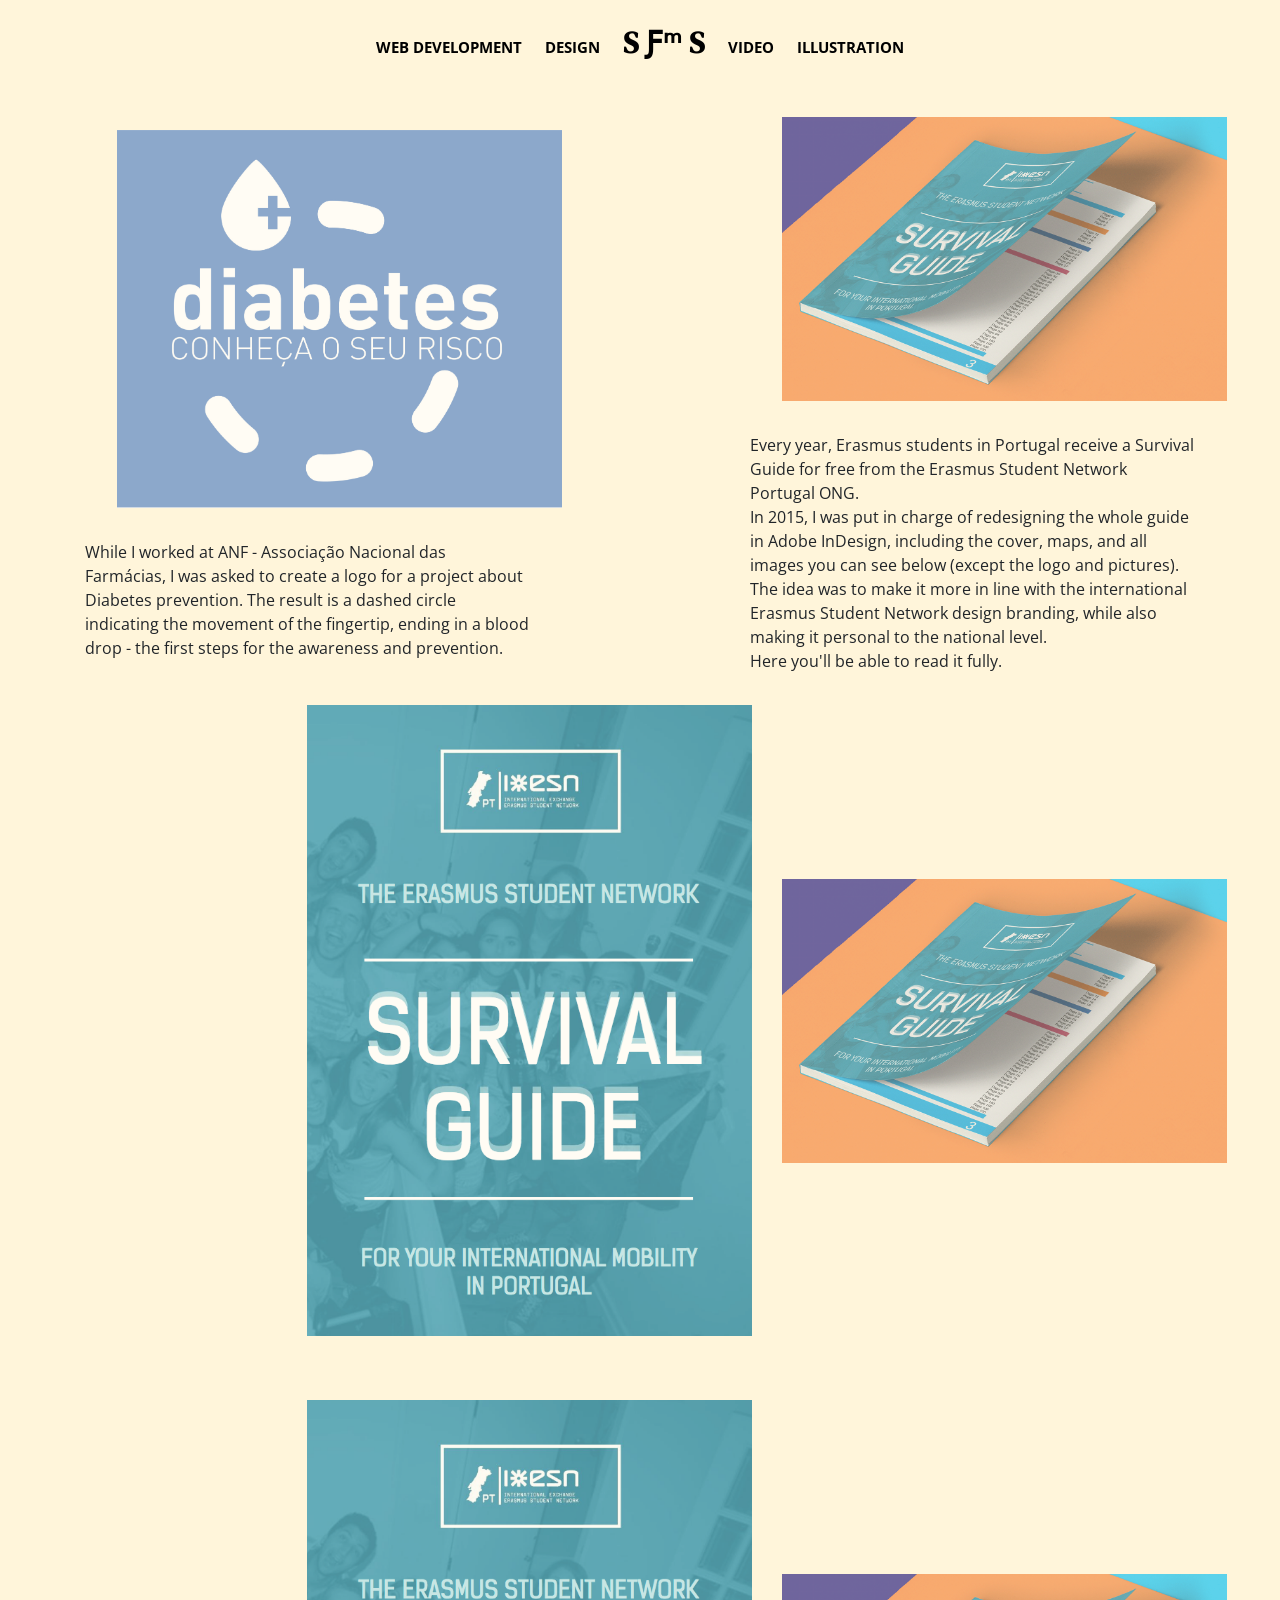
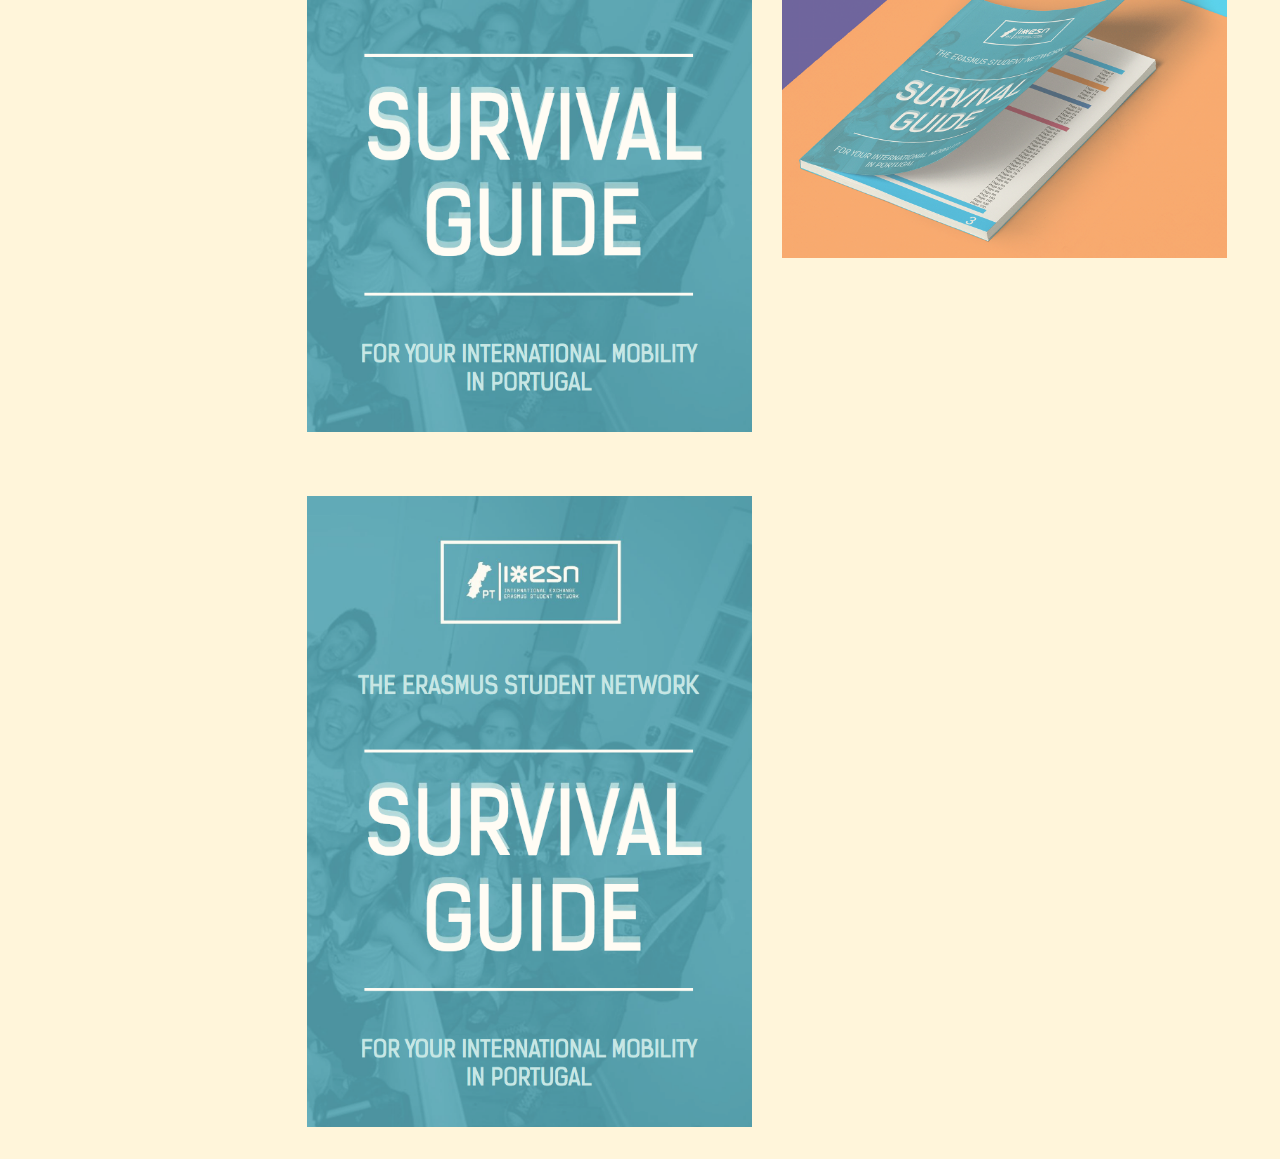
==== design/index.html @ 2b509d22 "changed carousel order" ====
<!DOCTYPE html>
<html lang="en">
<head>
    <title>Sara F. Sarmento</title>
    <meta charset="UTF-8" />
    <link
      rel="stylesheet"
      href="https://stackpath.bootstrapcdn.com/bootstrap/4.4.1/css/bootstrap.min.css"
      integrity="sha384-Vkoo8x4CGsO3+Hhxv8T/Q5PaXtkKtu6ug5TOeNV6gBiFeWPGFN9MuhOf23Q9Ifjh"
      crossorigin="anonymous"
    />
    <link rel="stylesheet" href="../src/style.css" />
    <script
      src="https://kit.fontawesome.com/e09aff45e3.js"
      crossorigin="anonymous"
    ></script>

    <link
      href="https://fonts.googleapis.com/css2?family=DM+Serif+Text&family=Open+Sans:wght@300&family=Ultra&display=swap"
      rel="stylesheet"
    />

    <link rel='stylesheet' href='https://cdnjs.cloudflare.com/ajax/libs/twitter-bootstrap/4.5.0/css/bootstrap.min.css'><link rel="stylesheet" href="../src/style.css">
</head>
<body>
    <div class="menu">
        <a href="/webdev">Web Development</a> &emsp; <a href="/design">Design</a> &emsp;
        <a href="http://sarafsarmento.com" class="site-title">s ƒᵐ s</a>
        &emsp; <a href="/video">Video</a> &emsp; <a href="/illustration">Illustration</a>
      </div>
<!-- A Lightbox is basically a slider (carousel) inside of a modal.

  Todos: fix active class (when you click on a photo, carousel in modal reverts to first slide) 
 *solution: added data-slide-to and data-target to imgs
-->

<div class="container">
    <div class="row d-flex flex-wrap align-items-center" data-toggle="modal" data-target="#lightbox">
      <div class="col-12 col-md-6 col-lg-5">
    <img src="../media/diabetes_logo_original.jpg" data-target="#indicators" data-slide-to="0" alt="" /> 
    While I worked at ANF - Associação Nacional das Farmácias, I was asked to create a logo for a project about Diabetes prevention. The result is a dashed circle indicating the movement of the fingertip, ending in a blood drop - the first steps for the awareness and prevention.
      </div>
      <div class="col-12 col-md-6 col-lg-2"></div>
      <div class="col-12 col-md-6 col-lg-5">
           <img src="../media/esn_sg0.png" data-target="#indicators" data-slide-to="1" alt="" />
           Every year, Erasmus students in Portugal receive a Survival Guide for free from the Erasmus Student Network Portugal ONG.<br/>
In 2015, I was put in charge of redesigning the whole guide in Adobe InDesign, including the cover, maps, and all images you can see below (except the logo and pictures). The idea was to make it more in line with the international Erasmus Student Network design branding, while also making it personal to the national level.<br/>
Here you'll be able to read it fully.
                 </div>
      <div class="col-12 col-md-6 col-lg-2"></div>
      <div class="col-12 col-md-6 col-lg-5">
         <img src="../media/esn_sg1.png" data-target="#indicators" data-slide-to="2"  alt="" />
         
      </div>
      <div class="col-12 col-md-6 col-lg-5">
           <img src="../media/esn_sg0.png" data-target="#indicators" data-slide-to="3" alt="" />
      </div>
      <div class="col-12 col-md-6 col-lg-2"></div>
      <div class="col-12 col-md-6 col-lg-5">
           <img src="../media/esn_sg1.png" data-target="#indicators" data-slide-to="3"  alt="" />
      </div>
      <div class="col-12 col-md-6 col-lg-5">
           <img src="../media/esn_sg0.png" data-target="#indicators" data-slide-to="4" alt="" />
      </div>
      <div class="col-12 col-md-6 col-lg-2"></div>
      <div class="col-12 col-md-6 col-lg-5">
        <img src="../media/esn_sg1.png" data-target="#indicators" data-slide-to="4" alt="" />
   </div>
    </div>
    
    <!-- Modal -->
    <div class="modal fade" id="lightbox" role="dialog" tabindex="-1" aria-labelledby="exampleModalLabel" aria-hidden="true">
      <div class="modal-dialog" role="document">
        <div class="modal-content">
            <button type="button" class="close text-right p-2" data-dismiss="modal" aria-label="Close">
              <span aria-hidden="true">&times;</span>
            </button>
          <div id="indicators" class="carousel slide" data-interval="false">
      <ol class="carousel-indicators">
        <li data-target="#indicators" data-slide-to="0" class="active"></li>
        <li data-target="#indicators" data-slide-to="1"></li>
        <li data-target="#indicators" data-slide-to="2"></li>
        <li data-target="#indicators" data-slide-to="3"></li>
        <li data-target="#indicators" data-slide-to="4"></li>
        <li data-target="#indicators" data-slide-to="5"></li>
      </ol>
      <div class="carousel-inner">
        
        <div class="carousel-item active">
          <img class="d-block w-100" src="../media/diabetes_logo_original.jpg" alt="First slide">
          <div class="carousel-item">
            <img class="d-block w-100" src="../media/diabetes_logo_black.jpg" alt="First slide">
        </div>
        </div>
        <div class="carousel-item">
          <img class="d-block w-100" src="../media/esn_sg0.png" alt="Second slide">
        </div>
        <div class="carousel-item">
          <img class="d-block w-100" src="../media/esn_sg1.png" alt="Second slide">
        </div>
        <div class="carousel-item">
          <img class="d-block w-100" src="https://source.unsplash.com/random/204" alt="Fifth slide">
        </div>
        <div class="carousel-item">
          <img class="d-block w-100" src="https://source.unsplash.com/random/205" alt="Sixth slide">
        </div>
      </div>
      <a class="carousel-control-prev" href="#indicators" role="button" data-slide="prev">
        <span class="carousel-control-prev-icon" aria-hidden="true"></span>
        <span class="sr-only">Previous</span>
      </a>
      <a class="carousel-control-next" href="#indicators" role="button" data-slide="next">
        <span class="carousel-control-next-icon" aria-hidden="true"></span>
        <span class="sr-only">Next</span>
      </a>
    </div>
    
        </div>
      </div>
    </div>
                             </div>


      <script src='https://cdnjs.cloudflare.com/ajax/libs/jquery/3.5.1/jquery.min.js'></script>
    <script src='https://cdnjs.cloudflare.com/ajax/libs/popper.js/2.5.3/umd/popper.min.js'></script>
    <script src='https://cdnjs.cloudflare.com/ajax/libs/twitter-bootstrap/4.5.3/js/bootstrap.min.js'></script>
<script src="script.js"></script>
</body>
</html>
---- src/style.css ----
body {
    background-color: #fff5da;
    font-family: "Open Sans", sans-serif;
  }
  
  h1 {
    color: #000000;
    font-family: "DM Serif Text", serif;
    font-weight: 600;
  }
  
  h3 {
    text-align: center;
  }
  
  p {
    font-size: 16px;
    font-family: "Open Sans", sans-serif;
  }
  
  a {
    color: #000000;
    font-weight: bold;
  }
  
  a:hover {
    color: #000000;
    border-bottom: 3px solid #000000;
    text-decoration: none;
  }
  
  .menu {
    background-color: transparent;
    color: #3d3b3c;
    border-color: #3d3b3c;
    font-size: 15px;
    font-family: "Open Sans", sans-serif;
    text-transform: uppercase;
    text-align: center;
    margin: 20px auto;
  }
  
  .menu2 {
    background-color: #ffffff;
    color: #3d3b3c;
    border-color: #3d3b3c;
    font-size: 15px;
    font-family: "Open Sans", sans-serif;
    text-transform: uppercase;
    text-align: center;
    margin: 20px auto;
  }
  
  .main-container {
    margin: 100px 50px auto;
  }
  
  .btn {
    font-weight: bold;
    font-size: 15px;
  }
  
  .img {
    margin-top: -30px;
  }
  
  .site-title {
    font-family: "DM Serif Text", serif;
    font-size: 30px;
  }
  
  .site-title:hover {
    color: #cea5ee;
    text-decoration: none;
    border-bottom: none;
  }
  
  .gallery {
    -webkit-column-count: 3;
    -moz-column-count: 3;
    column-count: 3;
    -webkit-column-width: 33%;
    -moz-column-width: 33%;
    column-width: 33%;
  }
  .gallery .pics {
    -webkit-transition: all 350ms ease;
    transition: all 350ms ease;
  }
  .gallery .animation {
    -webkit-transform: scale(1);
    -ms-transform: scale(1);
    transform: scale(1);
  }
  
  @media (max-width: 450px) {
    .gallery {
      -webkit-column-count: 1;
      -moz-column-count: 1;
      column-count: 1;
      -webkit-column-width: 100%;
      -moz-column-width: 100%;
      column-width: 100%;
    }
  }
  
  @media (max-width: 400px) {
    .btn.filter {
      padding-left: 1.1rem;
      padding-right: 1.1rem;
    }
  }

  .close {
    font-size: 1.5rem;
  }
  
  .col-12 img {
    opacity: 0.7;
    cursor: pointer;
    margin: 2rem;
    width: 100%;
  }
  
  .col-12 img:hover {
    opacity: 1;
      box-shadow: 0 4px 8px 0 rgba(0, 0, 0, 0.2), 0 6px 20px 0 rgba(0, 0, 0, 0.19);
  }
---- src/style.css ----
body {
    background-color: #fff5da;
    font-family: "Open Sans", sans-serif;
  }
  
  h1 {
    color: #000000;
    font-family: "DM Serif Text", serif;
    font-weight: 600;
  }
  
  h3 {
    text-align: center;
  }
  
  p {
    font-size: 16px;
    font-family: "Open Sans", sans-serif;
  }
  
  a {
    color: #000000;
    font-weight: bold;
  }
  
  a:hover {
    color: #000000;
    border-bottom: 3px solid #000000;
    text-decoration: none;
  }
  
  .menu {
    background-color: transparent;
    color: #3d3b3c;
    border-color: #3d3b3c;
    font-size: 15px;
    font-family: "Open Sans", sans-serif;
    text-transform: uppercase;
    text-align: center;
    margin: 20px auto;
  }
  
  .menu2 {
    background-color: #ffffff;
    color: #3d3b3c;
    border-color: #3d3b3c;
    font-size: 15px;
    font-family: "Open Sans", sans-serif;
    text-transform: uppercase;
    text-align: center;
    margin: 20px auto;
  }
  
  .main-container {
    margin: 100px 50px auto;
  }
  
  .btn {
    font-weight: bold;
    font-size: 15px;
  }
  
  .img {
    margin-top: -30px;
  }
  
  .site-title {
    font-family: "DM Serif Text", serif;
    font-size: 30px;
  }
  
  .site-title:hover {
    color: #cea5ee;
    text-decoration: none;
    border-bottom: none;
  }
  
  .gallery {
    -webkit-column-count: 3;
    -moz-column-count: 3;
    column-count: 3;
    -webkit-column-width: 33%;
    -moz-column-width: 33%;
    column-width: 33%;
  }
  .gallery .pics {
    -webkit-transition: all 350ms ease;
    transition: all 350ms ease;
  }
  .gallery .animation {
    -webkit-transform: scale(1);
    -ms-transform: scale(1);
    transform: scale(1);
  }
  
  @media (max-width: 450px) {
    .gallery {
      -webkit-column-count: 1;
      -moz-column-count: 1;
      column-count: 1;
      -webkit-column-width: 100%;
      -moz-column-width: 100%;
      column-width: 100%;
    }
  }
  
  @media (max-width: 400px) {
    .btn.filter {
      padding-left: 1.1rem;
      padding-right: 1.1rem;
    }
  }

  .close {
    font-size: 1.5rem;
  }
  
  .col-12 img {
    opacity: 0.7;
    cursor: pointer;
    margin: 2rem;
    width: 100%;
  }
  
  .col-12 img:hover {
    opacity: 1;
      box-shadow: 0 4px 8px 0 rgba(0, 0, 0, 0.2), 0 6px 20px 0 rgba(0, 0, 0, 0.19);
  }
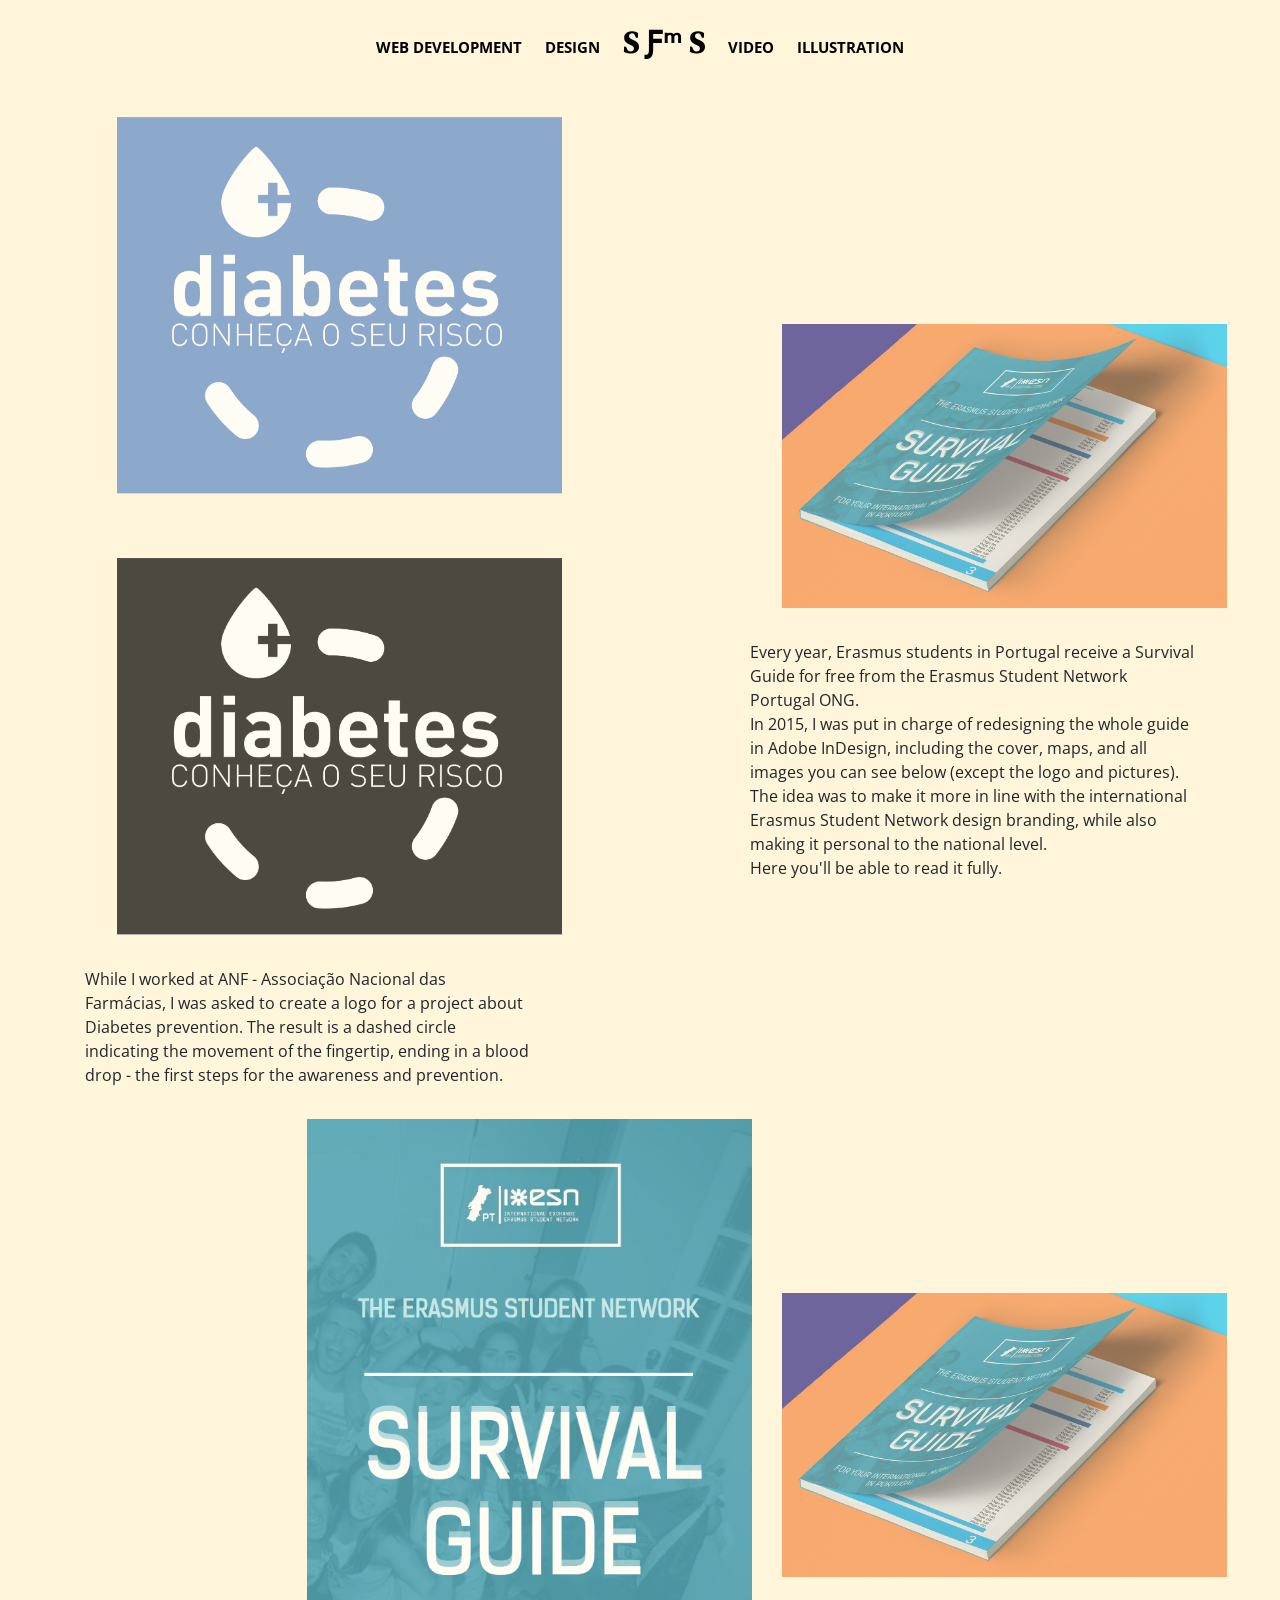
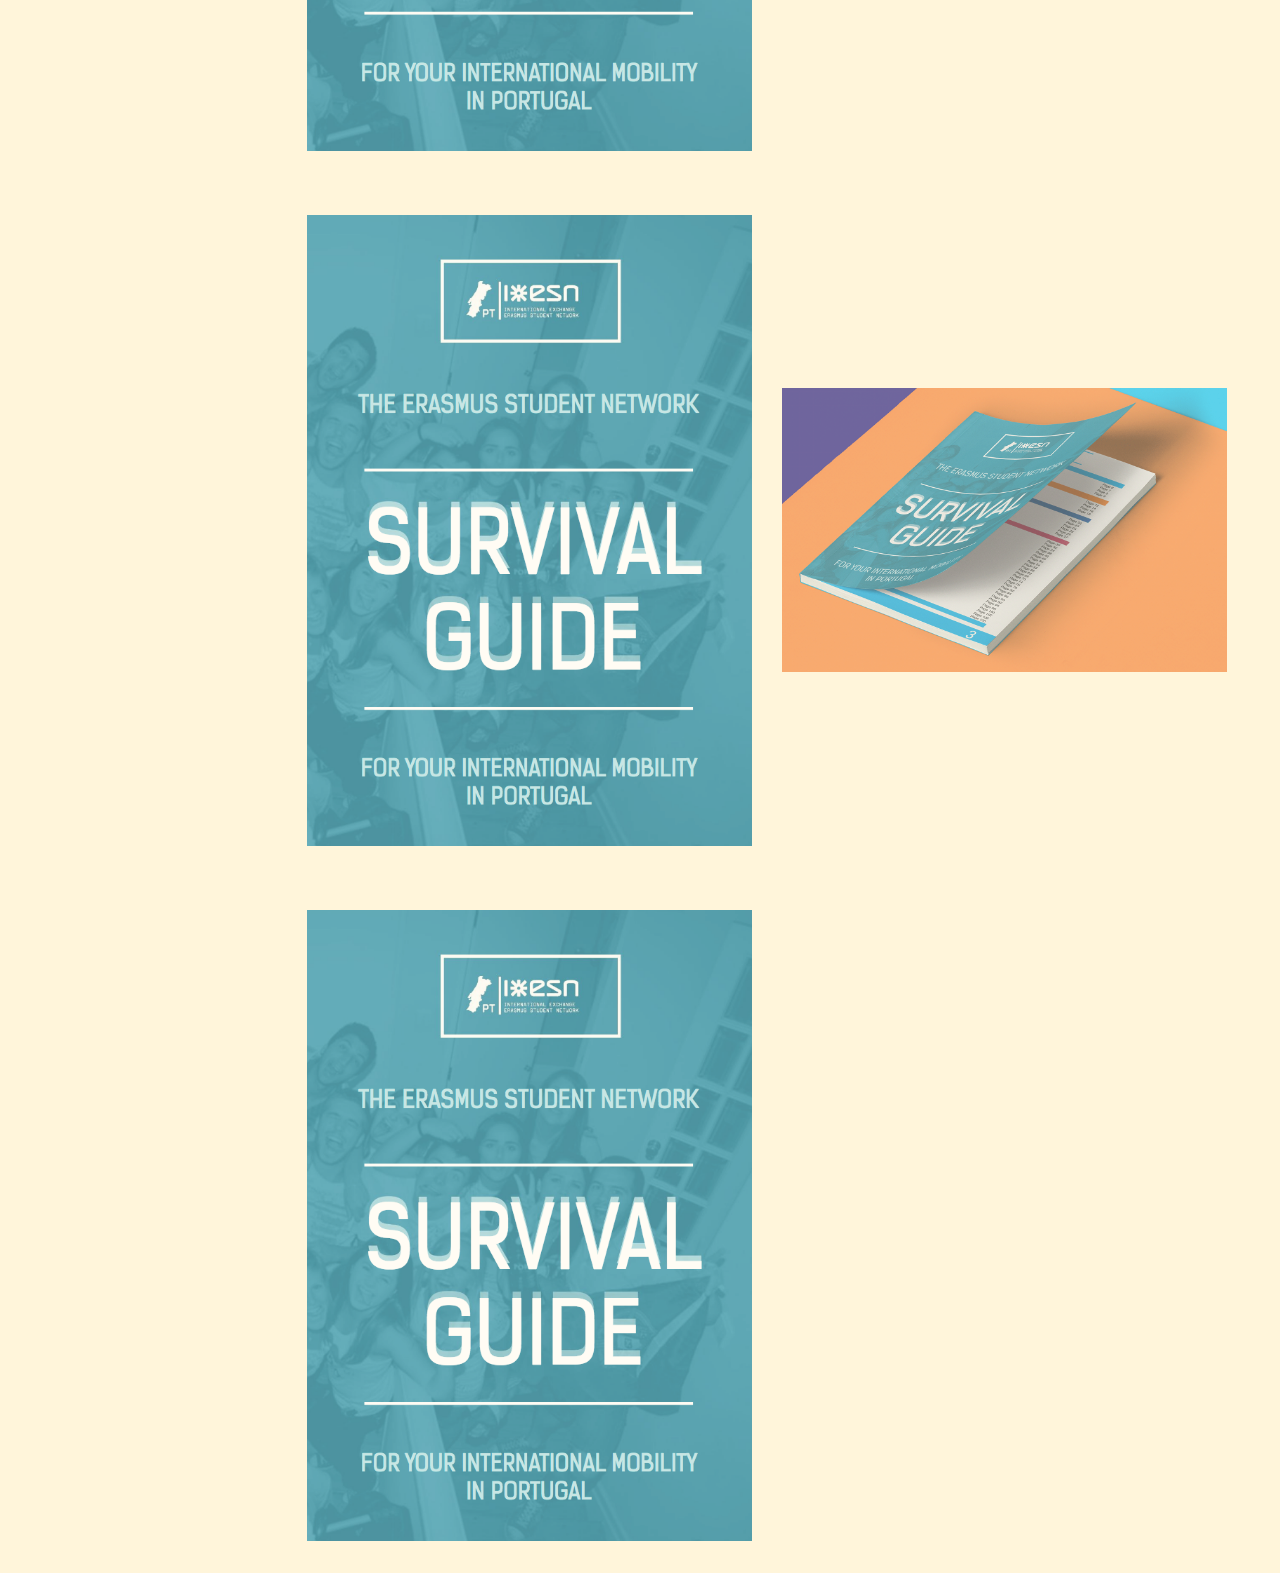
==== commit 0c302bad: "added images" ====
--- a/design/index.html
+++ b/design/index.html
@@ -37,7 +37,8 @@
 <div class="container">
     <div class="row d-flex flex-wrap align-items-center" data-toggle="modal" data-target="#lightbox">
       <div class="col-12 col-md-6 col-lg-5">
-    <img src="../media/diabetes_logo_original.jpg" data-target="#indicators" data-slide-to="0" alt="" /> 
+    <img src="../media/diabetes_logo_original.jpg" data-target="#indicators" data-slide-to="0" alt="" /> </br>
+    <img src="../media/diabetes_logo_black.jpg" data-target="#indicators" data-slide-to="0" alt="" /> 
     While I worked at ANF - Associação Nacional das Farmácias, I was asked to create a logo for a project about Diabetes prevention. The result is a dashed circle indicating the movement of the fingertip, ending in a blood drop - the first steps for the awareness and prevention.
       </div>
       <div class="col-12 col-md-6 col-lg-2"></div>
@@ -88,9 +89,9 @@
         
         <div class="carousel-item active">
           <img class="d-block w-100" src="../media/diabetes_logo_original.jpg" alt="First slide">
-          <div class="carousel-item">
-            <img class="d-block w-100" src="../media/diabetes_logo_black.jpg" alt="First slide">
         </div>
+        <div class="carousel-item">
+          <img class="d-block w-100" src="../media/diabetes_logo_black.jpg" alt="First slide">
         </div>
         <div class="carousel-item">
           <img class="d-block w-100" src="../media/esn_sg0.png" alt="Second slide">
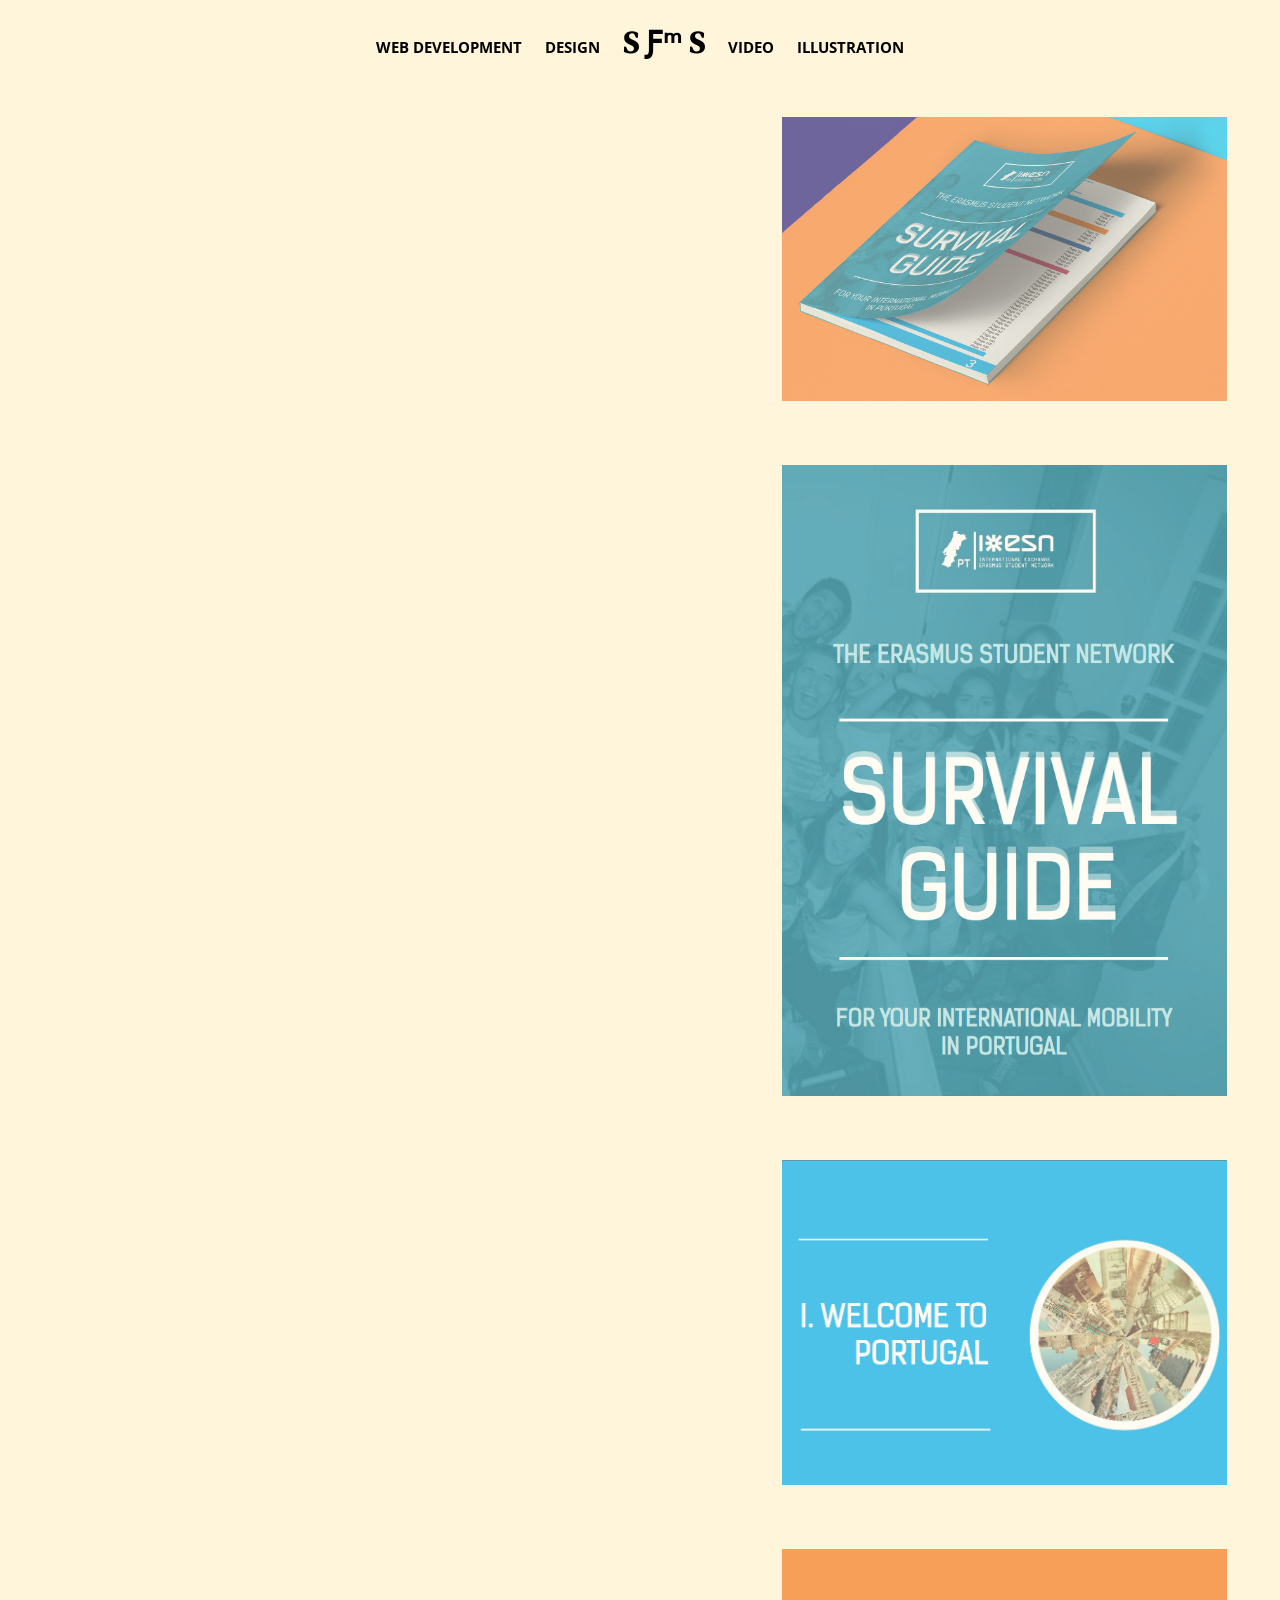
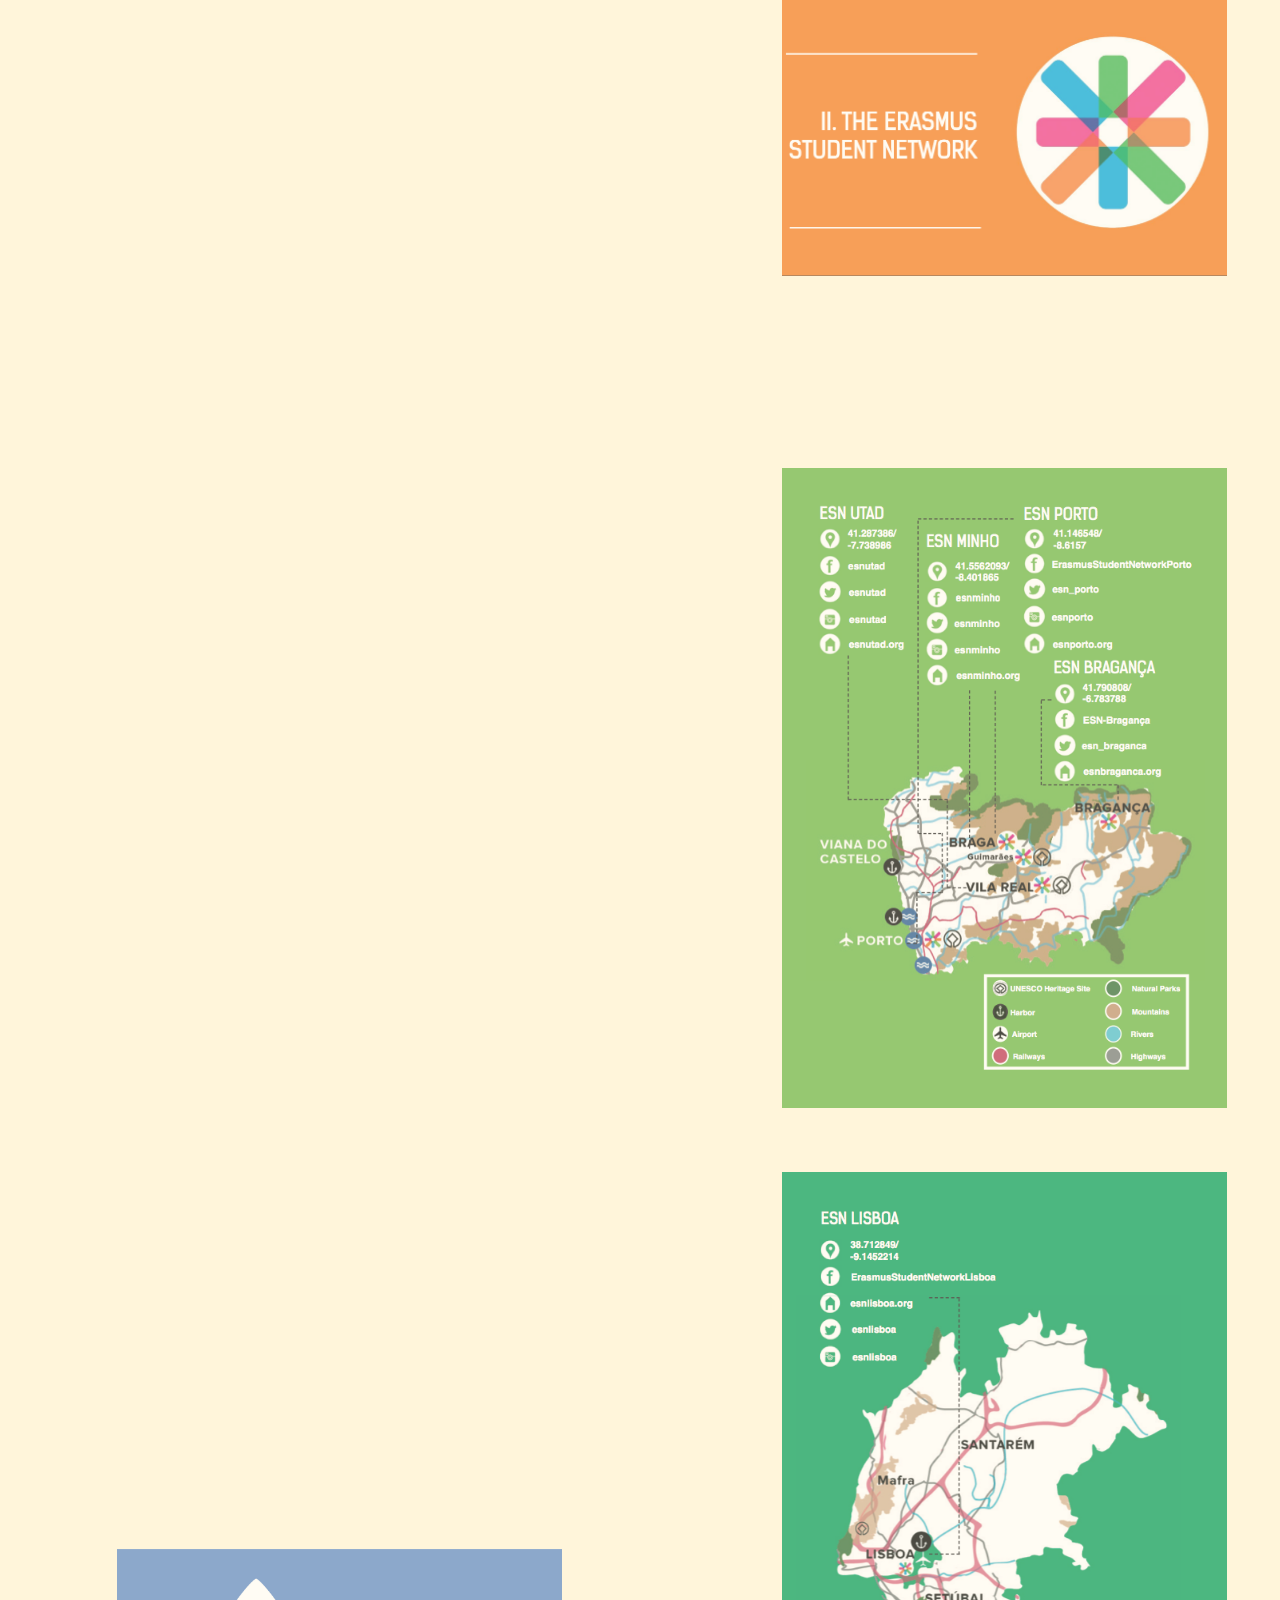
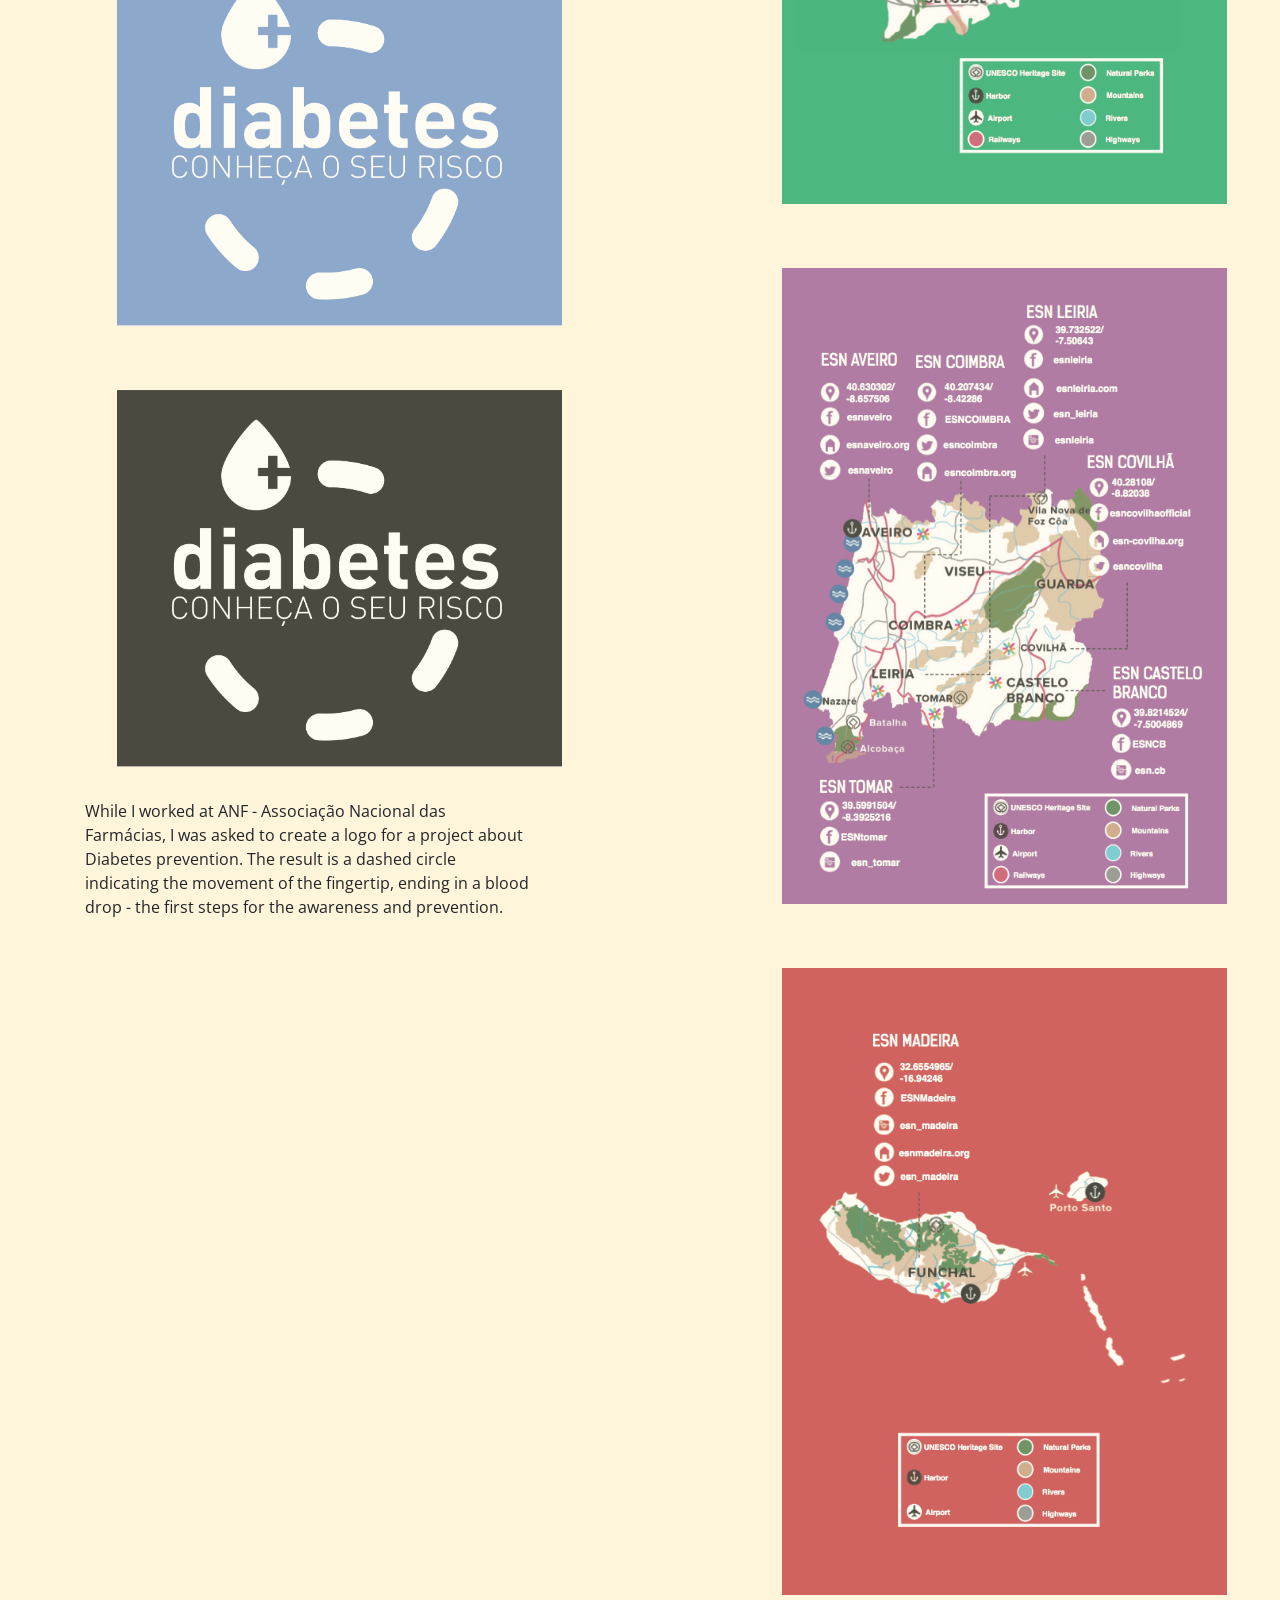
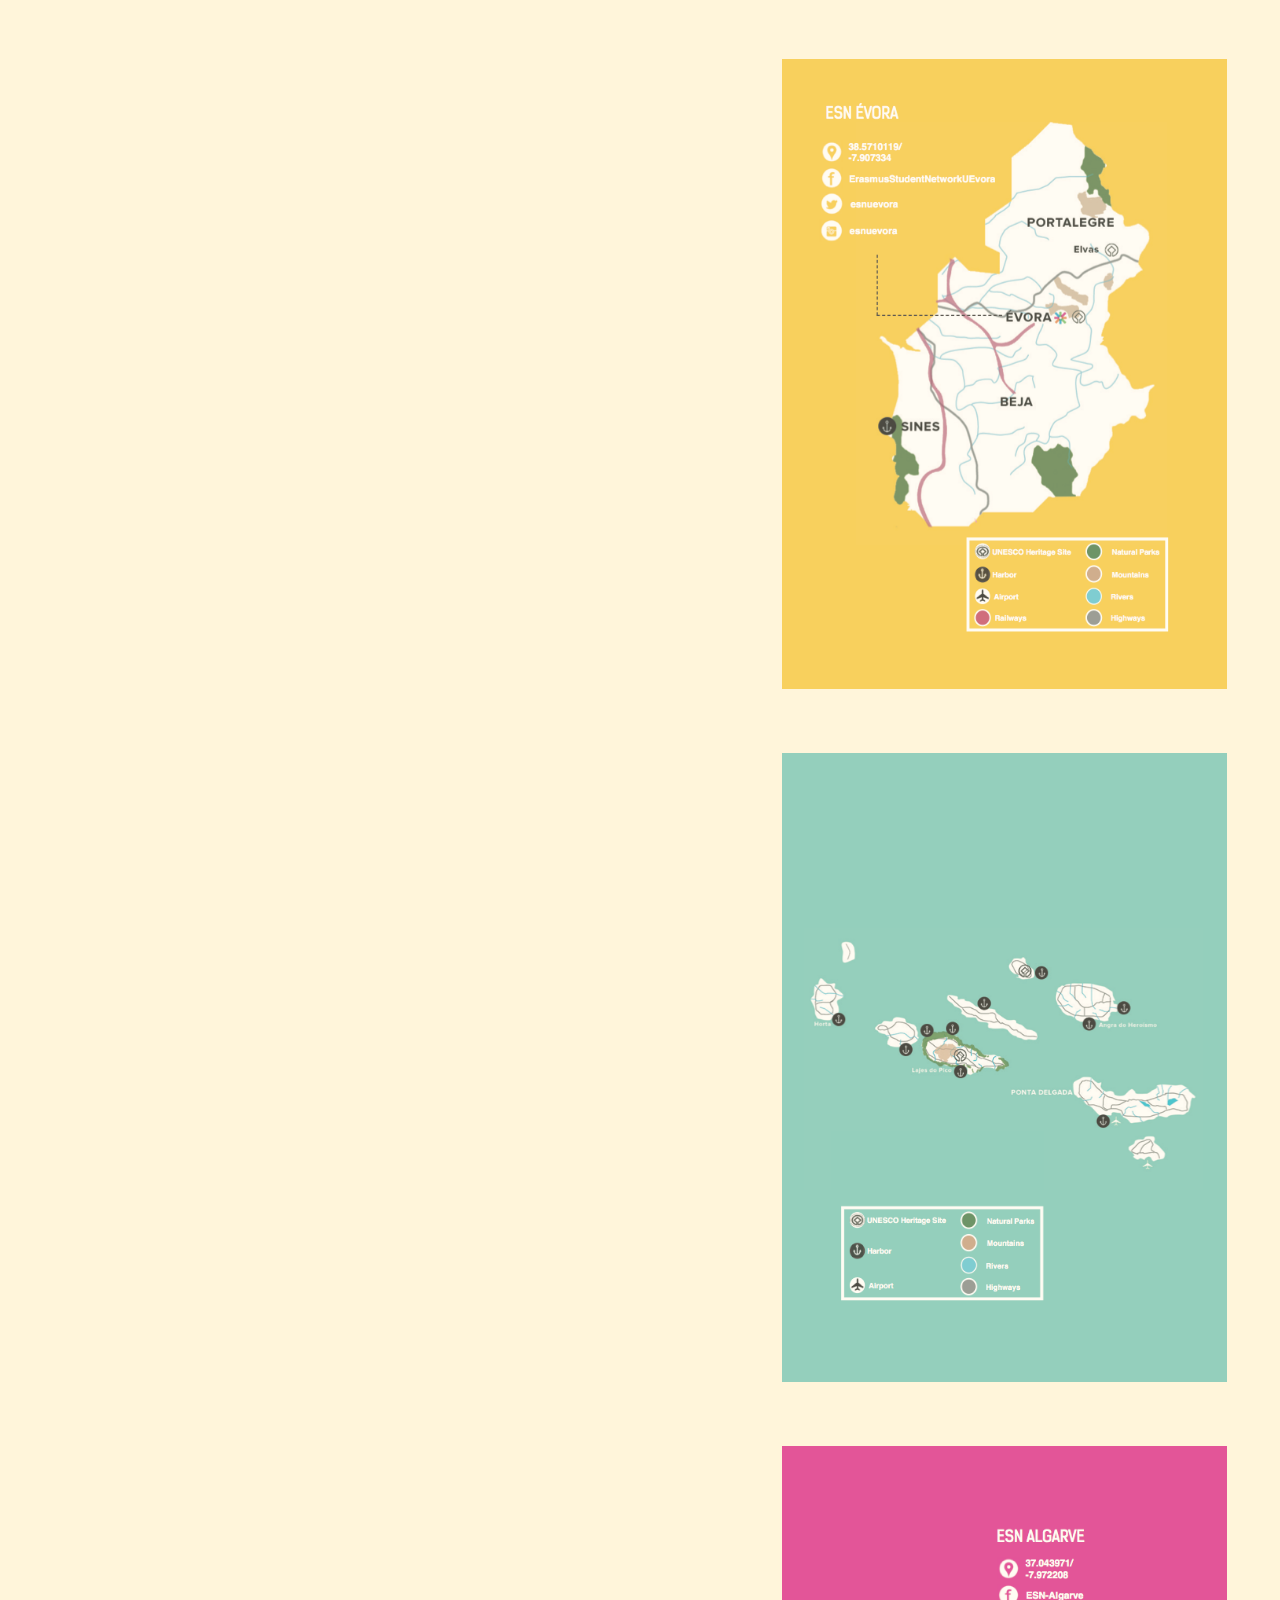
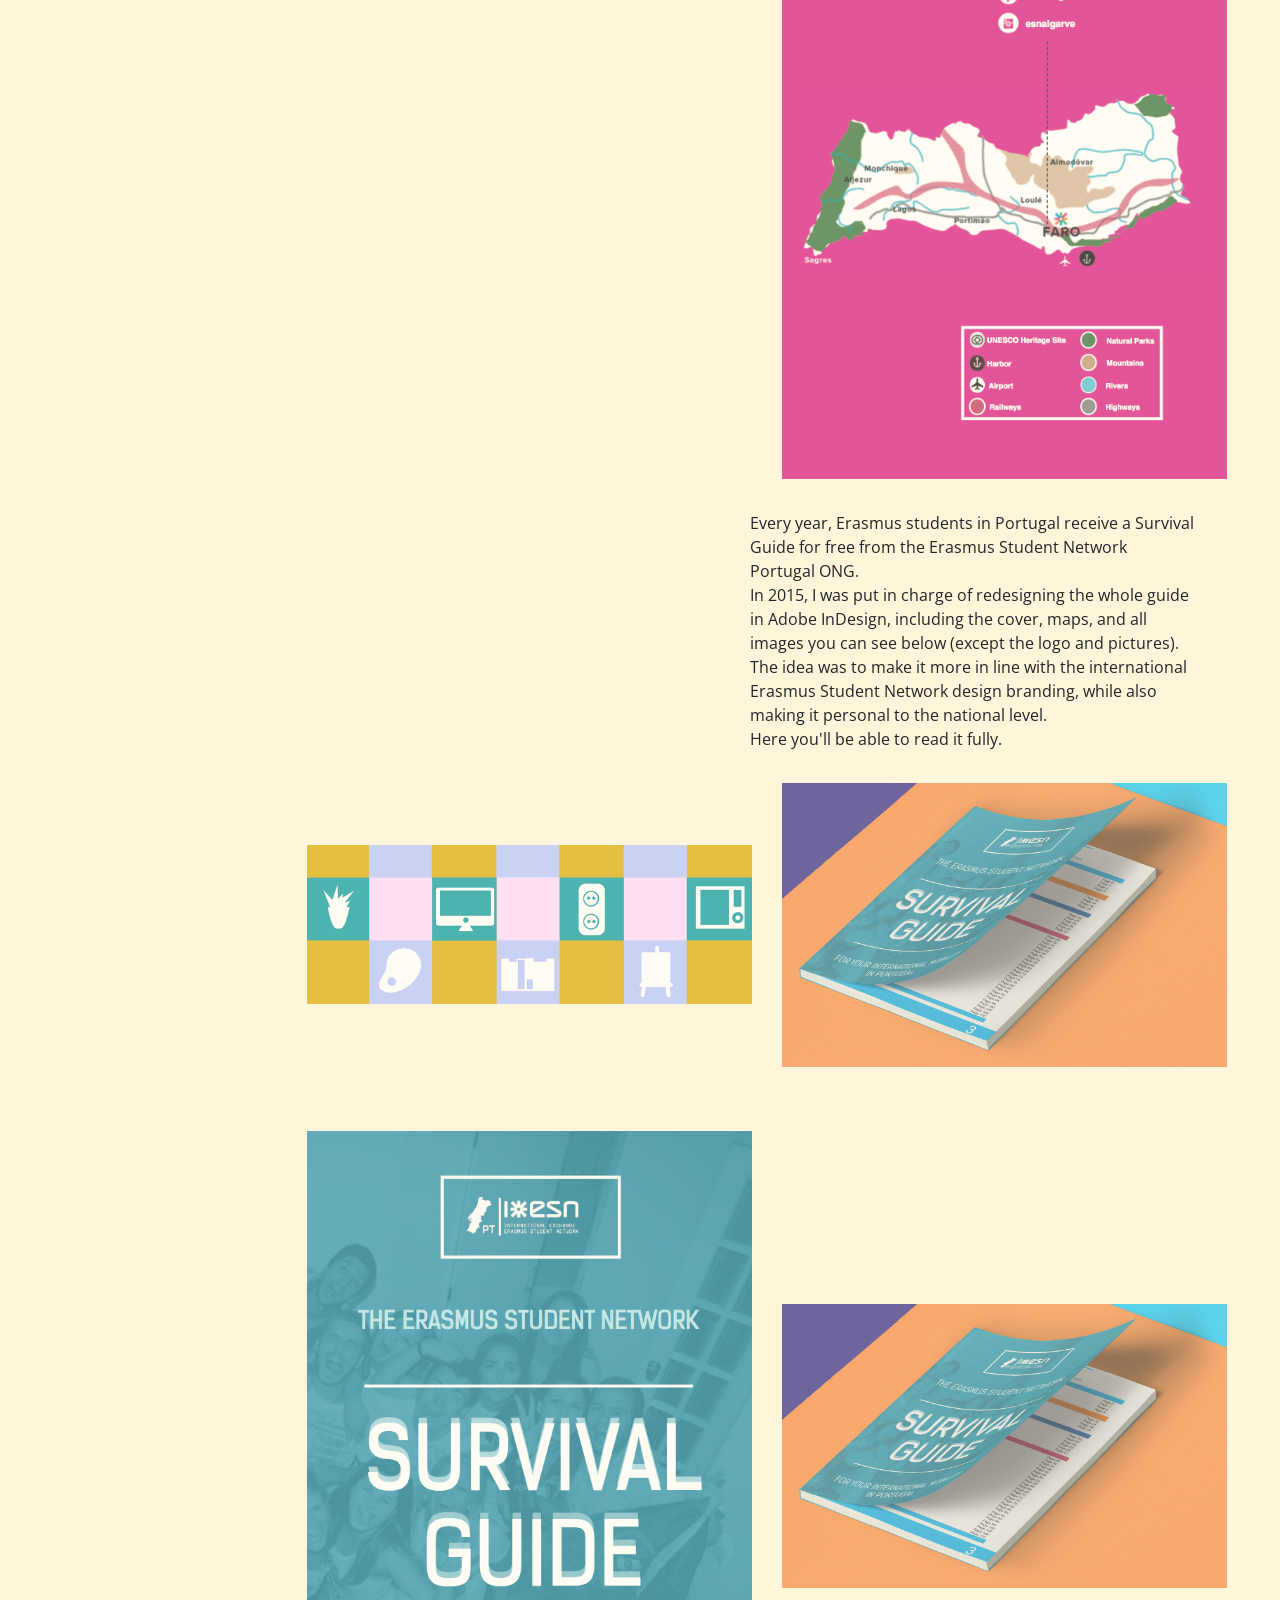
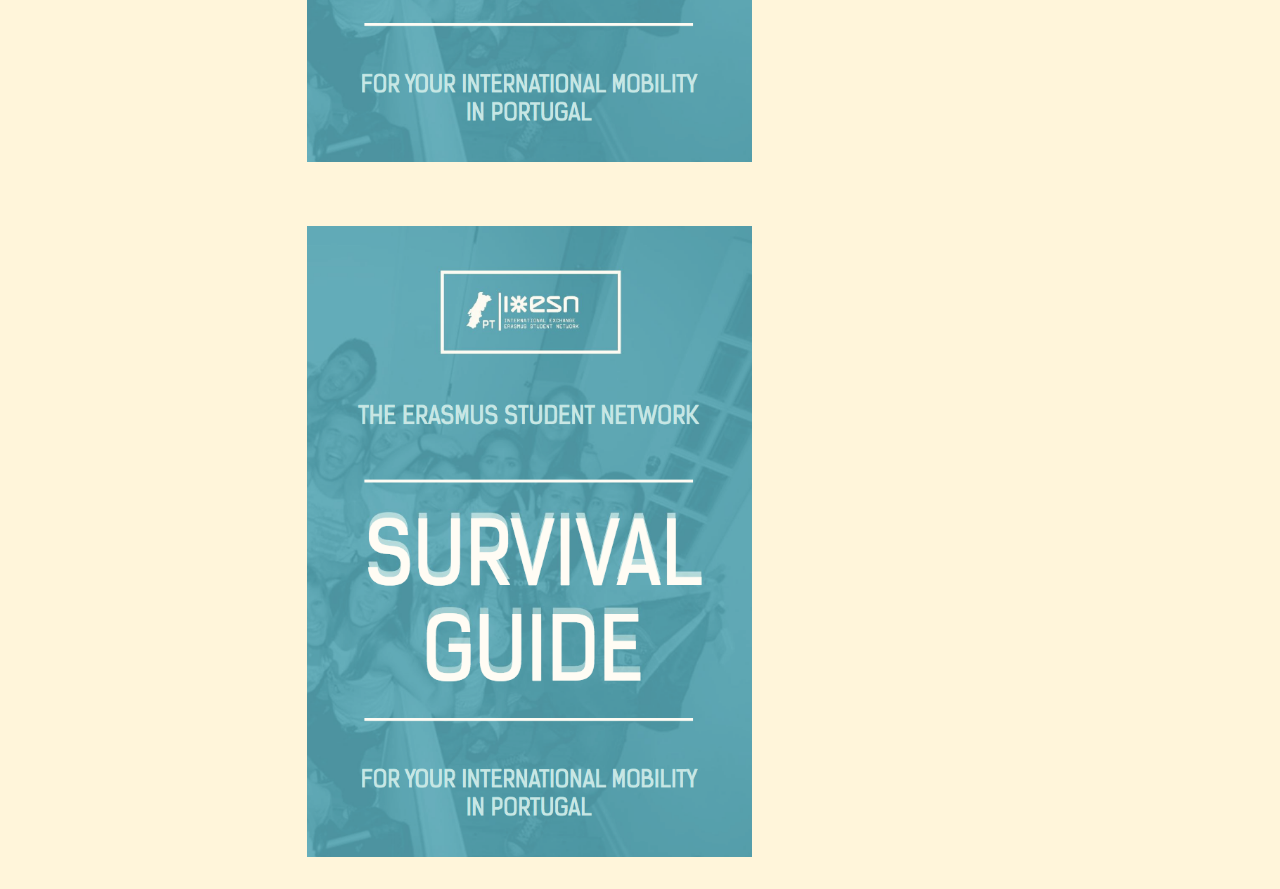
==== commit cf0e5f67: "added images" ====
--- a/design/index.html
+++ b/design/index.html
@@ -38,34 +38,46 @@
     <div class="row d-flex flex-wrap align-items-center" data-toggle="modal" data-target="#lightbox">
       <div class="col-12 col-md-6 col-lg-5">
     <img src="../media/diabetes_logo_original.jpg" data-target="#indicators" data-slide-to="0" alt="" /> </br>
-    <img src="../media/diabetes_logo_black.jpg" data-target="#indicators" data-slide-to="0" alt="" /> 
+    <img src="../media/diabetes_logo_black.jpg" data-target="#indicators" data-slide-to="1" alt="" /> 
     While I worked at ANF - Associação Nacional das Farmácias, I was asked to create a logo for a project about Diabetes prevention. The result is a dashed circle indicating the movement of the fingertip, ending in a blood drop - the first steps for the awareness and prevention.
       </div>
       <div class="col-12 col-md-6 col-lg-2"></div>
       <div class="col-12 col-md-6 col-lg-5">
-           <img src="../media/esn_sg0.png" data-target="#indicators" data-slide-to="1" alt="" />
+           <img src="../media/esn_sg0.png" data-target="#indicators" data-slide-to="2" alt="" /></br>
+           <img src="../media/esn_sg1.png" data-target="#indicators" data-slide-to="3" alt="" /></br>
+           <img src="../media/esn_sg2.png" data-target="#indicators" data-slide-to="4" alt="" /></br>
+           <img src="../media/esn_sg3.png" data-target="#indicators" data-slide-to="5" alt="" /></br>
+           <img src="../media/esn_sg4.png" data-target="#indicators" data-slide-to="6" alt="" /></br>
+           <img src="../media/esn_sg5.png" data-target="#indicators" data-slide-to="7" alt="" /></br>
+           <img src="../media/esn_sg6.png" data-target="#indicators" data-slide-to="8" alt="" /></br>
+           <img src="../media/esn_sg7.png" data-target="#indicators" data-slide-to="9" alt="" /></br>
+           <img src="../media/esn_sg8.png" data-target="#indicators" data-slide-to="10" alt="" /></br>
+           <img src="../media/esn_sg9.png" data-target="#indicators" data-slide-to="11" alt="" /></br>
+           <img src="../media/esn_sg10.png" data-target="#indicators" data-slide-to="12" alt="" /></br>
+           <img src="../media/esn_sg11.png" data-target="#indicators" data-slide-to="13" alt="" /></br>
+           <img src="../media/esn_sg12.png" data-target="#indicators" data-slide-to="14" alt="" /></br>
            Every year, Erasmus students in Portugal receive a Survival Guide for free from the Erasmus Student Network Portugal ONG.<br/>
 In 2015, I was put in charge of redesigning the whole guide in Adobe InDesign, including the cover, maps, and all images you can see below (except the logo and pictures). The idea was to make it more in line with the international Erasmus Student Network design branding, while also making it personal to the national level.<br/>
 Here you'll be able to read it fully.
                  </div>
       <div class="col-12 col-md-6 col-lg-2"></div>
       <div class="col-12 col-md-6 col-lg-5">
-         <img src="../media/esn_sg1.png" data-target="#indicators" data-slide-to="2"  alt="" />
+         <img src="../media/icons.png" data-target="#indicators" data-slide-to="15"  alt="" />
          
       </div>
       <div class="col-12 col-md-6 col-lg-5">
-           <img src="../media/esn_sg0.png" data-target="#indicators" data-slide-to="3" alt="" />
+           <img src="../media/esn_sg0.png" data-target="#indicators" data-slide-to="16" alt="" />
       </div>
       <div class="col-12 col-md-6 col-lg-2"></div>
       <div class="col-12 col-md-6 col-lg-5">
-           <img src="../media/esn_sg1.png" data-target="#indicators" data-slide-to="3"  alt="" />
+           <img src="../media/esn_sg1.png" data-target="#indicators" data-slide-to="17"  alt="" />
       </div>
       <div class="col-12 col-md-6 col-lg-5">
-           <img src="../media/esn_sg0.png" data-target="#indicators" data-slide-to="4" alt="" />
+           <img src="../media/esn_sg0.png" data-target="#indicators" data-slide-to="18" alt="" />
       </div>
       <div class="col-12 col-md-6 col-lg-2"></div>
       <div class="col-12 col-md-6 col-lg-5">
-        <img src="../media/esn_sg1.png" data-target="#indicators" data-slide-to="4" alt="" />
+        <img src="../media/esn_sg1.png" data-target="#indicators" data-slide-to="19" alt="" />
    </div>
     </div>
     
@@ -84,6 +96,13 @@
         <li data-target="#indicators" data-slide-to="3"></li>
         <li data-target="#indicators" data-slide-to="4"></li>
         <li data-target="#indicators" data-slide-to="5"></li>
+        <li data-target="#indicators" data-slide-to="6"></li>
+        <li data-target="#indicators" data-slide-to="7"></li>
+        <li data-target="#indicators" data-slide-to="8"></li>
+        <li data-target="#indicators" data-slide-to="9"></li>
+        <li data-target="#indicators" data-slide-to="10"></li>
+        <li data-target="#indicators" data-slide-to="11"></li>
+        <li data-target="#indicators" data-slide-to="12"></li>
       </ol>
       <div class="carousel-inner">
         
@@ -99,6 +118,39 @@
         <div class="carousel-item">
           <img class="d-block w-100" src="../media/esn_sg1.png" alt="Second slide">
         </div>
+        <div class="carousel-item">
+            <img class="d-block w-100" src="../media/esn_sg2.png" alt="Second slide">
+          </div>
+          <div class="carousel-item">
+            <img class="d-block w-100" src="../media/esn_sg3.png" alt="Second slide">
+          </div>
+          <div class="carousel-item">
+            <img class="d-block w-100" src="../media/esn_sg4.png" alt="Second slide">
+          </div>
+          <div class="carousel-item">
+            <img class="d-block w-100" src="../media/esn_sg5.png" alt="Second slide">
+          </div>
+          <div class="carousel-item">
+            <img class="d-block w-100" src="../media/esn_sg6.png" alt="Second slide">
+          </div>
+          <div class="carousel-item">
+            <img class="d-block w-100" src="../media/esn_sg7.png" alt="Second slide">
+          </div>
+          <div class="carousel-item">
+            <img class="d-block w-100" src="../media/esn_sg8.png" alt="Second slide">
+          </div>
+          <div class="carousel-item">
+            <img class="d-block w-100" src="../media/esn_sg9.png" alt="Second slide">
+          </div>
+          <div class="carousel-item">
+            <img class="d-block w-100" src="../media/esn_sg10.png" alt="Second slide">
+          </div>
+          <div class="carousel-item">
+            <img class="d-block w-100" src="../media/esn_sg11.png" alt="Second slide">
+          </div>
+          <div class="carousel-item">
+            <img class="d-block w-100" src="../media/esn_sg12.png" alt="Second slide">
+          </div>
         <div class="carousel-item">
           <img class="d-block w-100" src="https://source.unsplash.com/random/204" alt="Fifth slide">
         </div>
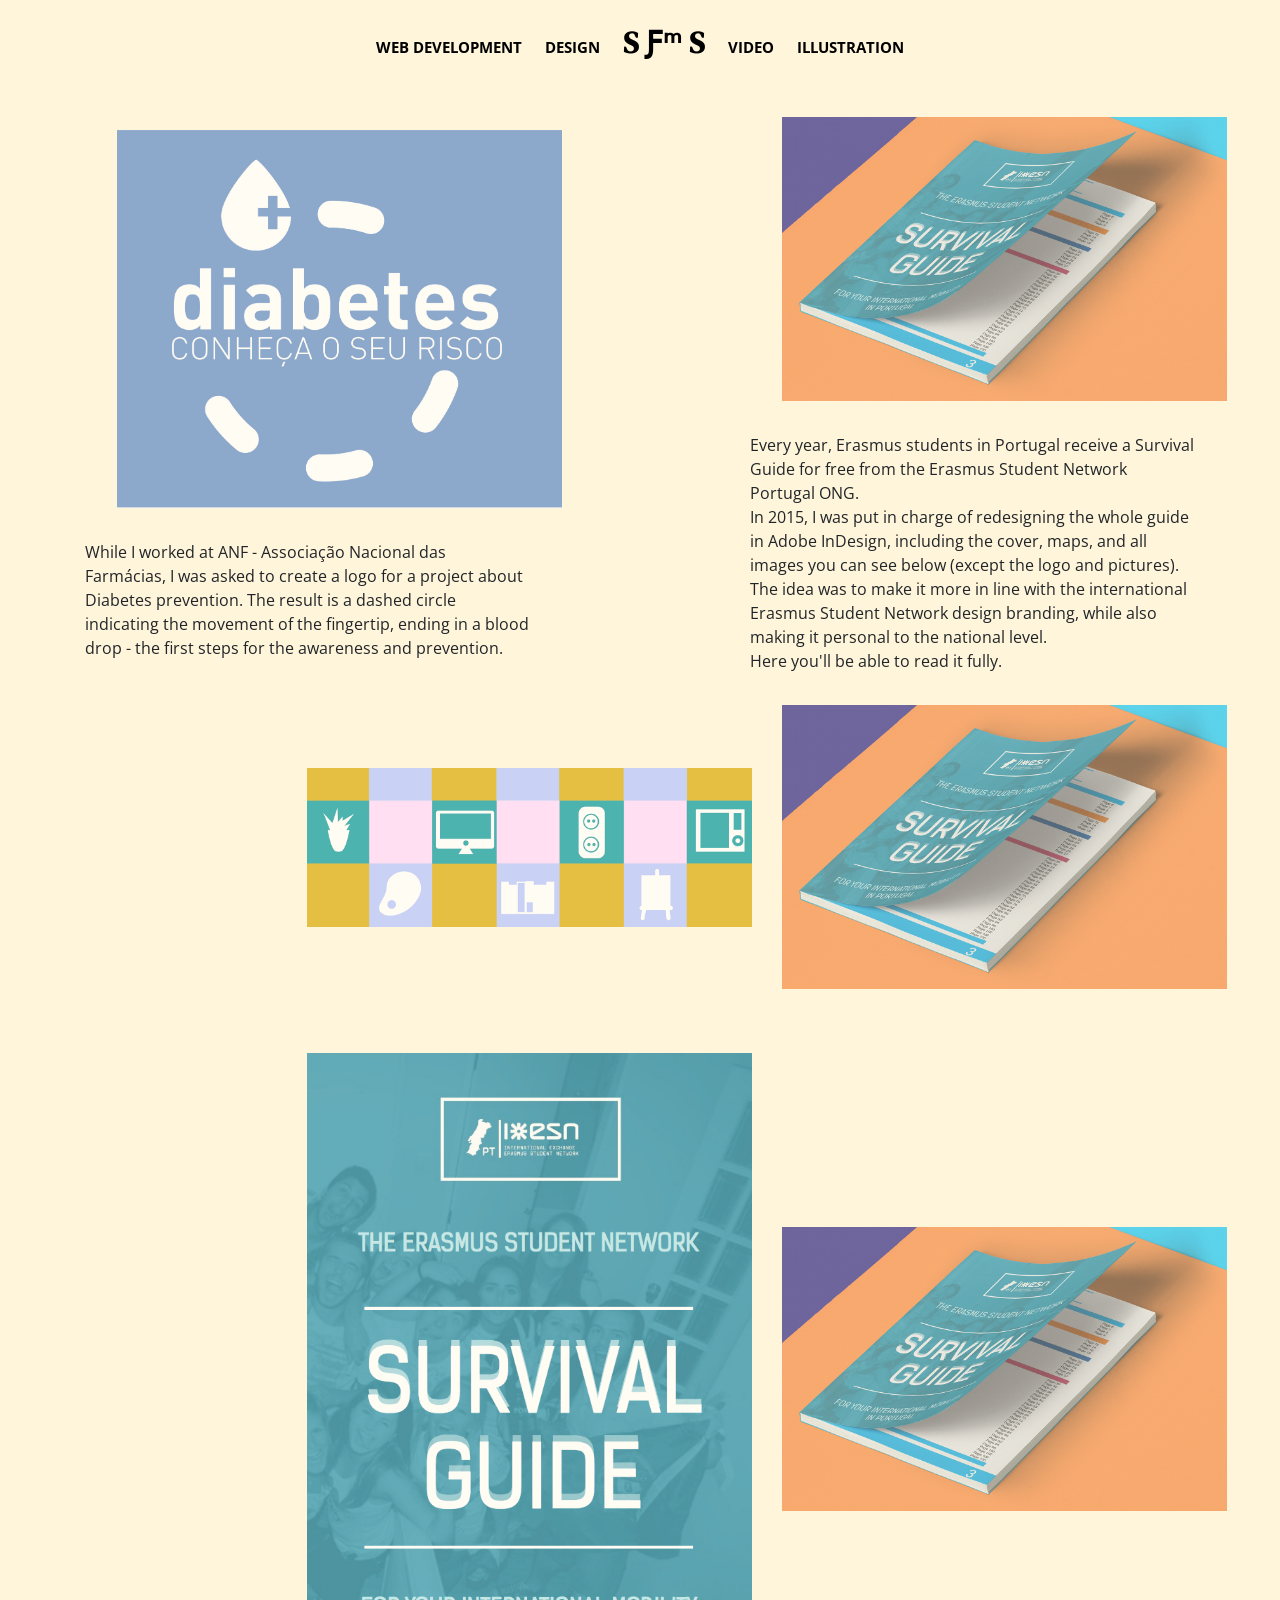
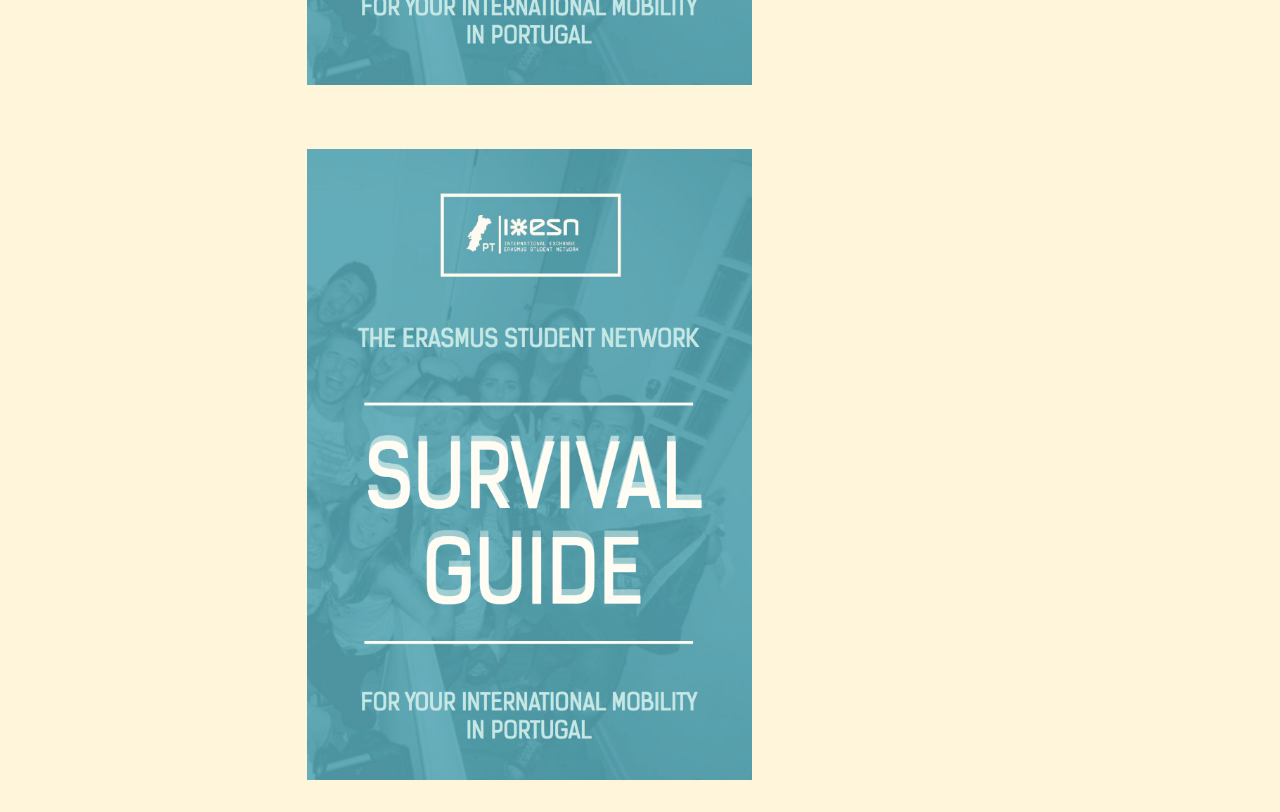
==== commit ec644ad8: "removed images" ====
--- a/design/index.html
+++ b/design/index.html
@@ -37,47 +37,34 @@
 <div class="container">
     <div class="row d-flex flex-wrap align-items-center" data-toggle="modal" data-target="#lightbox">
       <div class="col-12 col-md-6 col-lg-5">
-    <img src="../media/diabetes_logo_original.jpg" data-target="#indicators" data-slide-to="0" alt="" /> </br>
-    <img src="../media/diabetes_logo_black.jpg" data-target="#indicators" data-slide-to="1" alt="" /> 
+    <img src="../media/diabetes_logo_original.jpg" data-target="#indicators" data-slide-to="0" alt="" />
     While I worked at ANF - Associação Nacional das Farmácias, I was asked to create a logo for a project about Diabetes prevention. The result is a dashed circle indicating the movement of the fingertip, ending in a blood drop - the first steps for the awareness and prevention.
       </div>
       <div class="col-12 col-md-6 col-lg-2"></div>
       <div class="col-12 col-md-6 col-lg-5">
-           <img src="../media/esn_sg0.png" data-target="#indicators" data-slide-to="2" alt="" /></br>
-           <img src="../media/esn_sg1.png" data-target="#indicators" data-slide-to="3" alt="" /></br>
-           <img src="../media/esn_sg2.png" data-target="#indicators" data-slide-to="4" alt="" /></br>
-           <img src="../media/esn_sg3.png" data-target="#indicators" data-slide-to="5" alt="" /></br>
-           <img src="../media/esn_sg4.png" data-target="#indicators" data-slide-to="6" alt="" /></br>
-           <img src="../media/esn_sg5.png" data-target="#indicators" data-slide-to="7" alt="" /></br>
-           <img src="../media/esn_sg6.png" data-target="#indicators" data-slide-to="8" alt="" /></br>
-           <img src="../media/esn_sg7.png" data-target="#indicators" data-slide-to="9" alt="" /></br>
-           <img src="../media/esn_sg8.png" data-target="#indicators" data-slide-to="10" alt="" /></br>
-           <img src="../media/esn_sg9.png" data-target="#indicators" data-slide-to="11" alt="" /></br>
-           <img src="../media/esn_sg10.png" data-target="#indicators" data-slide-to="12" alt="" /></br>
-           <img src="../media/esn_sg11.png" data-target="#indicators" data-slide-to="13" alt="" /></br>
-           <img src="../media/esn_sg12.png" data-target="#indicators" data-slide-to="14" alt="" /></br>
+           <img src="../media/esn_sg0.png" data-target="#indicators" data-slide-to="1" alt="" />
            Every year, Erasmus students in Portugal receive a Survival Guide for free from the Erasmus Student Network Portugal ONG.<br/>
 In 2015, I was put in charge of redesigning the whole guide in Adobe InDesign, including the cover, maps, and all images you can see below (except the logo and pictures). The idea was to make it more in line with the international Erasmus Student Network design branding, while also making it personal to the national level.<br/>
 Here you'll be able to read it fully.
                  </div>
       <div class="col-12 col-md-6 col-lg-2"></div>
       <div class="col-12 col-md-6 col-lg-5">
-         <img src="../media/icons.png" data-target="#indicators" data-slide-to="15"  alt="" />
+         <img src="../media/icons.png" data-target="#indicators" data-slide-to="2"  alt="" />
          
       </div>
       <div class="col-12 col-md-6 col-lg-5">
-           <img src="../media/esn_sg0.png" data-target="#indicators" data-slide-to="16" alt="" />
+           <img src="../media/esn_sg0.png" data-target="#indicators" data-slide-to="3" alt="" />
       </div>
       <div class="col-12 col-md-6 col-lg-2"></div>
       <div class="col-12 col-md-6 col-lg-5">
-           <img src="../media/esn_sg1.png" data-target="#indicators" data-slide-to="17"  alt="" />
+           <img src="../media/esn_sg1.png" data-target="#indicators" data-slide-to="4"  alt="" />
       </div>
       <div class="col-12 col-md-6 col-lg-5">
-           <img src="../media/esn_sg0.png" data-target="#indicators" data-slide-to="18" alt="" />
+           <img src="../media/esn_sg0.png" data-target="#indicators" data-slide-to="5" alt="" />
       </div>
       <div class="col-12 col-md-6 col-lg-2"></div>
       <div class="col-12 col-md-6 col-lg-5">
-        <img src="../media/esn_sg1.png" data-target="#indicators" data-slide-to="19" alt="" />
+        <img src="../media/esn_sg1.png" data-target="#indicators" data-slide-to="6" alt="" />
    </div>
     </div>
     
@@ -103,6 +90,14 @@
         <li data-target="#indicators" data-slide-to="10"></li>
         <li data-target="#indicators" data-slide-to="11"></li>
         <li data-target="#indicators" data-slide-to="12"></li>
+        <li data-target="#indicators" data-slide-to="13"></li>
+        <li data-target="#indicators" data-slide-to="14"></li>
+        <li data-target="#indicators" data-slide-to="15"></li>
+        <li data-target="#indicators" data-slide-to="16"></li>
+        <li data-target="#indicators" data-slide-to="17"></li>
+        <li data-target="#indicators" data-slide-to="18"></li>
+        <li data-target="#indicators" data-slide-to="19"></li>
+        <li data-target="#indicators" data-slide-to="20"></li>
       </ol>
       <div class="carousel-inner">
         
